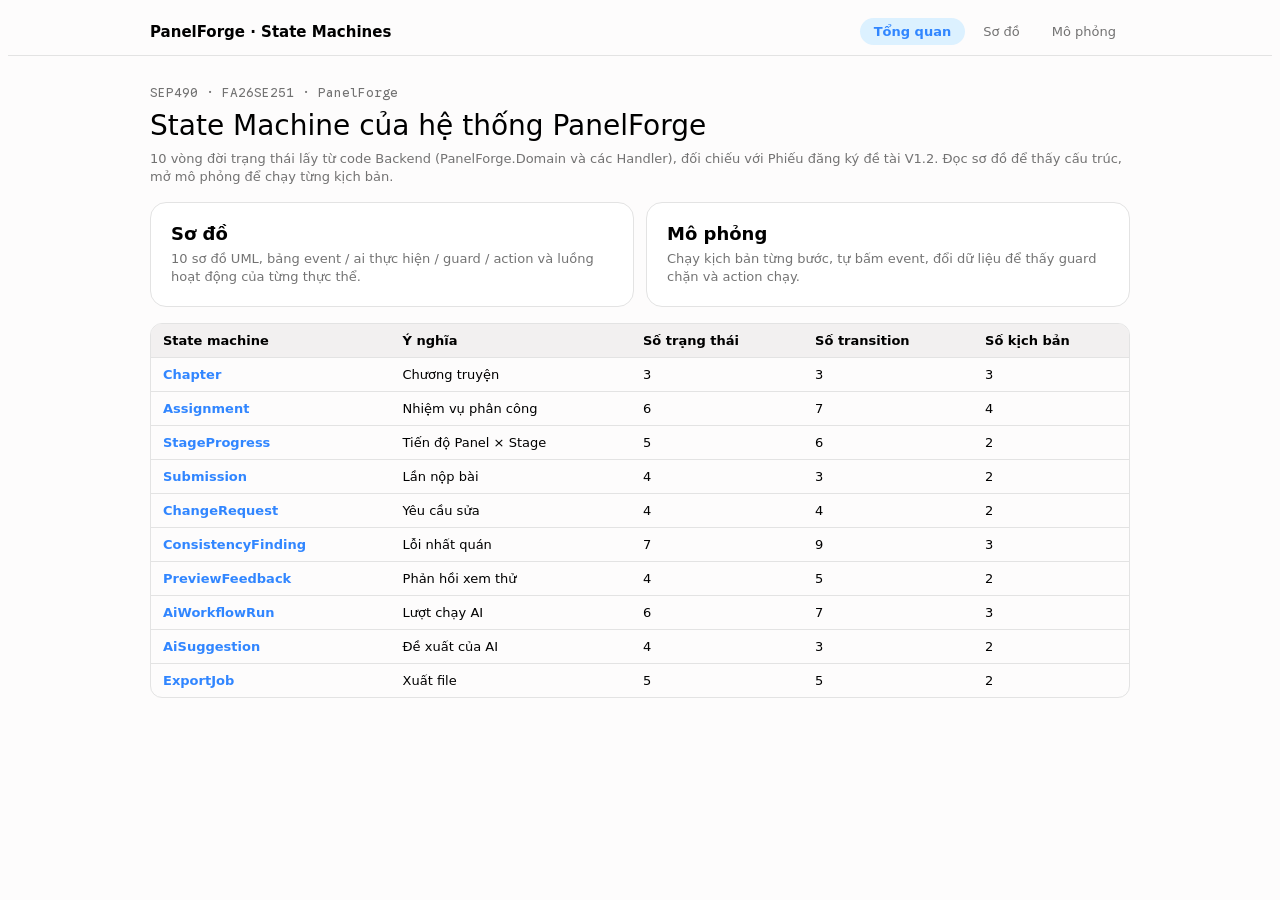
==== index.html @ bba7a61c "feat: PanelForge UML State Machine interactive diagrams and simulator" ====
<!doctype html>
<html lang="vi">
<head>
<meta charset="utf-8">
<meta name="viewport" content="width=device-width, initial-scale=1, viewport-fit=cover">
<title>PanelForge State Machines</title>
<link rel="stylesheet" href="https://fonts.googleapis.com/css2?family=Google+Sans+Flex:wght@300..700&family=Google+Sans+Code:wght@300..700&display=swap">
<link rel="stylesheet" href="state-machines.css">
<style>
  .entry { display: grid; grid-template-columns: repeat(auto-fit, minmax(260px, 1fr)); gap: 12px; }
  .entry a { display: flex; flex-direction: column; gap: 6px; padding: 20px; border-radius: 16px; background: var(--surface-bright); border: 1px solid var(--stroke-default); color: var(--on-surface); text-decoration: none; }
  .entry a:hover { border-color: var(--accent-fixed); }
  .entry b { font-size: 18px; font-weight: 600; }
  .list .table td:first-child a { color: var(--accent-fixed); text-decoration: none; font-weight: 600; }
</style>
</head>
<body>
<header class="topnav"><div class="in">
  <a class="brand" href="index.html">PanelForge · State Machines</a>
  <nav aria-label="Trang"><a href="index.html" aria-current="page">Tổng quan</a><a href="state-machine-diagrams.html">Sơ đồ</a><a href="state-machine-simulator.html">Mô phỏng</a></nav>
</div></header>

<div class="wrap">
  <div style="display:flex;flex-direction:column;gap:6px">
    <p class="body-s muted mono">SEP490 · FA26SE251 · PanelForge</p>
    <h1 class="headline">State Machine của hệ thống PanelForge</h1>
    <p class="body-s muted">10 vòng đời trạng thái lấy từ code Backend (PanelForge.Domain và các Handler), đối chiếu với Phiếu đăng ký đề tài V1.2. Đọc sơ đồ để thấy cấu trúc, mở mô phỏng để chạy từng kịch bản.</p>
  </div>

  <div class="entry">
    <a href="state-machine-diagrams.html"><b>Sơ đồ</b><span class="body-s muted">10 sơ đồ UML, bảng event / ai thực hiện / guard / action và luồng hoạt động của từng thực thể.</span></a>
    <a href="state-machine-simulator.html"><b>Mô phỏng</b><span class="body-s muted">Chạy kịch bản từng bước, tự bấm event, đổi dữ liệu để thấy guard chặn và action chạy.</span></a>
  </div>

  <div class="list">
    <div class="table-wrap"><table class="table">
      <thead><tr><th>State machine</th><th>Ý nghĩa</th><th>Số trạng thái</th><th>Số transition</th><th>Số kịch bản</th></tr></thead>
      <tbody id="rows"></tbody>
    </table></div>
  </div>
</div>

<script src="state-machines.js"></script>
<script>
const { MACHINES } = window.SM;
document.getElementById('rows').innerHTML = Object.entries(MACHINES).map(([k, m]) =>
  `<tr><td><a href="state-machine-simulator.html#${k}">${m.name}</a></td><td>${m.vi}</td>
   <td>${Object.keys(m.states).length}</td><td>${m.t.length}</td><td>${m.flows.length}</td></tr>`).join('');
</script>
</body>
</html>
---- state-machines.css ----
/* Token và component theo phong cách mẫu (Google Sans Flex, surface/accent, pill buttons) */
:root {
  --ff-sans: 'Google Sans Flex', 'Google Sans', 'Segoe UI', system-ui, sans-serif;
  --ff-mono: 'Google Sans Code', 'JetBrains Mono', ui-monospace, monospace;
  --surface: #fdfcfc; --surface-dim: #f2f0f0; --surface-bright: #ffffff; --surface-container: #f2f0f0; --surface-container-high: #e6e6e6;
  --on-surface: #000000; --on-surface-variant: rgba(0, 0, 0, 0.55); --on-surface-low: rgba(0, 0, 0, 0.08);
  --primary: #3186ff; --accent: #9dd2ff; --accent-container: #dcf1ff; --accent-fixed: #3186ff;
  --positive: #008052; --positive-container: #daf9d4; --error: #de2d29; --error-container: #ffdeec;
  --outline: #727676; --stroke-default: #e3e3e3;
}
@media (prefers-color-scheme: dark) { :root:not([data-theme="light"]) {
  --surface: #0f0f0f; --surface-dim: #141414; --surface-bright: #1c1c1c; --surface-container: #141414; --surface-container-high: #1c1c1c;
  --on-surface: #e0e0e0; --on-surface-variant: rgba(255, 255, 255, 0.55); --on-surface-low: rgba(255, 255, 255, 0.12);
  --primary: #9dd2ff; --accent: #1f3b9b; --accent-container: #192967; --accent-fixed: #3186ff;
  --positive: #0ebc5f; --positive-container: #002220; --error: #ff4c45; --error-container: #3c0202;
  --outline: #9a9b9c; --stroke-default: #2d2f38; color-scheme: dark } }
:root[data-theme="dark"] {
  --surface: #0f0f0f; --surface-dim: #141414; --surface-bright: #1c1c1c; --surface-container: #141414; --surface-container-high: #1c1c1c;
  --on-surface: #e0e0e0; --on-surface-variant: rgba(255, 255, 255, 0.55); --on-surface-low: rgba(255, 255, 255, 0.12);
  --primary: #9dd2ff; --accent: #1f3b9b; --accent-container: #192967; --accent-fixed: #3186ff;
  --positive: #0ebc5f; --positive-container: #002220; --error: #ff4c45; --error-container: #3c0202;
  --outline: #9a9b9c; --stroke-default: #2d2f38; color-scheme: dark }

body { background: var(--surface); color: var(--on-surface); font-family: var(--ff-sans); -webkit-font-smoothing: antialiased; }
.wrap { max-width: 980px; margin: 0 auto; padding-inline: 16px; padding-block: 28px 56px; display: flex; flex-direction: column; gap: 16px; }
.headline { margin: 0; font-size: 28px; line-height: 36px; font-weight: 450; text-wrap: balance; }
.headline-s { margin: 0; font-size: 20px; line-height: 26px; font-weight: 500; }
.body-s { margin: 0; font-size: 13px; line-height: 18px; }
.muted { color: var(--on-surface-variant); }
.mono { font-family: var(--ff-mono); }

button { appearance: none; display: inline-flex; align-items: center; justify-content: center; gap: 6px; min-height: 36px; padding: 6px 16px;
  font: 500 13px/18px var(--ff-sans); color: var(--on-surface); background: var(--surface-bright); border: 1px solid var(--stroke-default);
  border-radius: 999px; cursor: pointer; transition: background-color .15s, border-color .15s, color .15s; }
button:hover { background: var(--surface-container-high); }
button:focus-visible, input:focus-visible, select:focus-visible { outline: 2px solid var(--on-surface); outline-offset: 2px; }
.btn-accent { background: var(--accent); border-color: transparent; }
.btn-accent:hover { background: var(--accent-container); }
.btn-ghost { background: var(--on-surface-low); border-color: transparent; }
.btn-off { opacity: .55; }
button code { font-family: var(--ff-mono); font-size: 12px; opacity: .8; }

.chips { display: flex; flex-wrap: wrap; gap: 6px; }
.chip { min-height: 32px; padding: 0 14px; font-size: 13px; background: var(--surface-dim); border-color: transparent; }
.chip.is-active { background: var(--accent-container); color: var(--accent-fixed); font-weight: 600; }

.viewport { border-radius: 12px; background: var(--surface-dim); padding: 12px 0; overflow-x: auto; }
.viewport svg { width: 100%; height: auto; display: block; margin: 0 auto; min-width: 560px; }
svg text { user-select: none; stroke: none; }
.st-name { fill: var(--on-surface); font: 500 14px var(--ff-sans); }
.st-act { fill: var(--on-surface-variant); font: italic 11.5px var(--ff-mono); }
.st-key { fill: var(--on-surface-variant); font: 11.5px var(--ff-sans); }
.edge-label { fill: var(--on-surface-variant); font: italic 11.5px var(--ff-mono); }
.state-rect { stroke-width: 1.5px; transition: stroke .3s, fill .3s, filter .3s; }
.state-node.is-active .state-rect { stroke: var(--primary); fill: var(--accent-container); filter: drop-shadow(0 0 6px var(--primary)); }
.state-node.is-error .state-rect { stroke: var(--error); filter: drop-shadow(0 0 6px var(--error)); }
.transition-edge { transition: stroke .3s, stroke-width .3s; }
.transition-edge.is-active { stroke: var(--primary); stroke-width: 2.2px; stroke-dasharray: none; }
.transition-edge.is-error { stroke: var(--error); stroke-width: 2.2px; stroke-dasharray: none; }
.flow-particle { fill: var(--primary); opacity: 0; transition: opacity .2s; }
.flow-particle.is-animating { opacity: 1; }

.panel { padding: 12px 16px; background: var(--surface-bright); border: 1px solid var(--stroke-default); border-radius: 12px; display: flex; flex-direction: column; gap: 8px; min-width: 0; }
.deck { padding: 12px 16px; background: var(--surface-dim); border-radius: 12px; display: flex; flex-direction: column; gap: 12px; }
.badge { padding: 2px 10px; background: var(--surface-container); border-radius: 999px; font: 12px var(--ff-mono); }
.badge.ok { background: var(--positive-container); color: var(--positive); }
.badge.bad { background: var(--error-container); color: var(--error); }
.info-grid { display: grid; grid-template-columns: repeat(3, 1fr); gap: 8px; }
@media (max-width: 560px) { .info-grid { grid-template-columns: 1fr; } }
.info-item { display: flex; flex-direction: column; gap: 2px; padding: 6px 10px; background: var(--surface-dim); border-radius: 8px; min-width: 0; }
.info-item code { font: 14px var(--ff-mono); overflow-wrap: anywhere; }
.row { display: flex; flex-wrap: wrap; gap: 8px; align-items: center; }
.between { justify-content: space-between; }

.table { width: 100%; border-collapse: collapse; font-size: 13px; }
.table-wrap { overflow-x: auto; border: 1px solid var(--stroke-default); border-radius: 12px; }
.table th, .table td { text-align: left; padding: 9px 12px; border-bottom: 1px solid var(--stroke-default); vertical-align: top; }
.table th { background: var(--surface-container); font-weight: 600; }
.table tr:last-child td { border-bottom: 0; }
.table code { font-family: var(--ff-mono); font-size: 12px; }
.g { color: var(--error); } .a { color: var(--positive); }

/* Thanh điều hướng giữa các trang */
.topnav { position: sticky; top: env(safe-area-inset-top, 0px); z-index: 5; background: var(--surface); border-bottom: 1px solid var(--stroke-default); }
.topnav .in { max-width: 980px; margin: 0 auto; padding: 10px 16px; display: flex; flex-wrap: wrap; gap: 6px 16px; align-items: center; justify-content: space-between; }
.topnav .brand { font-weight: 600; font-size: 15px; color: var(--on-surface); text-decoration: none; }
.topnav nav { display: flex; gap: 4px; flex-wrap: wrap; }
.topnav nav a { padding: 6px 14px; border-radius: 999px; font-size: 13px; color: var(--on-surface-variant); text-decoration: none; }
.topnav nav a:hover { background: var(--surface-dim); color: var(--on-surface); }
.topnav nav a[aria-current="page"] { background: var(--accent-container); color: var(--accent-fixed); font-weight: 600; }
a:focus-visible { outline: 2px solid var(--on-surface); outline-offset: 2px; }

/* Kịch bản từng bước */
.steps { margin: 0; padding: 0; list-style: none; display: flex; flex-direction: column; gap: 6px; counter-reset: st; }
.steps li { counter-increment: st; display: grid; grid-template-columns: 28px 1fr; gap: 10px; padding: 8px 10px; border-radius: 10px; background: var(--surface-dim); font-size: 13px; line-height: 19px; min-width: 0; }
.steps li::before { content: counter(st); width: 24px; height: 24px; border-radius: 50%; display: grid; place-items: center; font: 600 12px var(--ff-mono); background: var(--surface-bright); border: 1px solid var(--stroke-default); }
.steps li.is-current { background: var(--accent-container); }
.steps li.is-done { opacity: .7; }
.steps li.ok::before { background: var(--positive-container); color: var(--positive); border-color: transparent; }
.steps li.bad::before { background: var(--error-container); color: var(--error); border-color: transparent; }
.steps .ev { font: 12px var(--ff-mono); }
.steps .res { font: 12px var(--ff-mono); }
.steps .res.ok { color: var(--positive); } .steps .res.bad { color: var(--error); }
.callout { padding: 10px 14px; border-radius: 10px; font-size: 13px; line-height: 19px; background: var(--error-container); color: var(--error); }
.narration { padding: 10px 14px; border-radius: 10px; background: var(--surface-bright); border: 1px solid var(--stroke-default); font-size: 14px; line-height: 21px; }
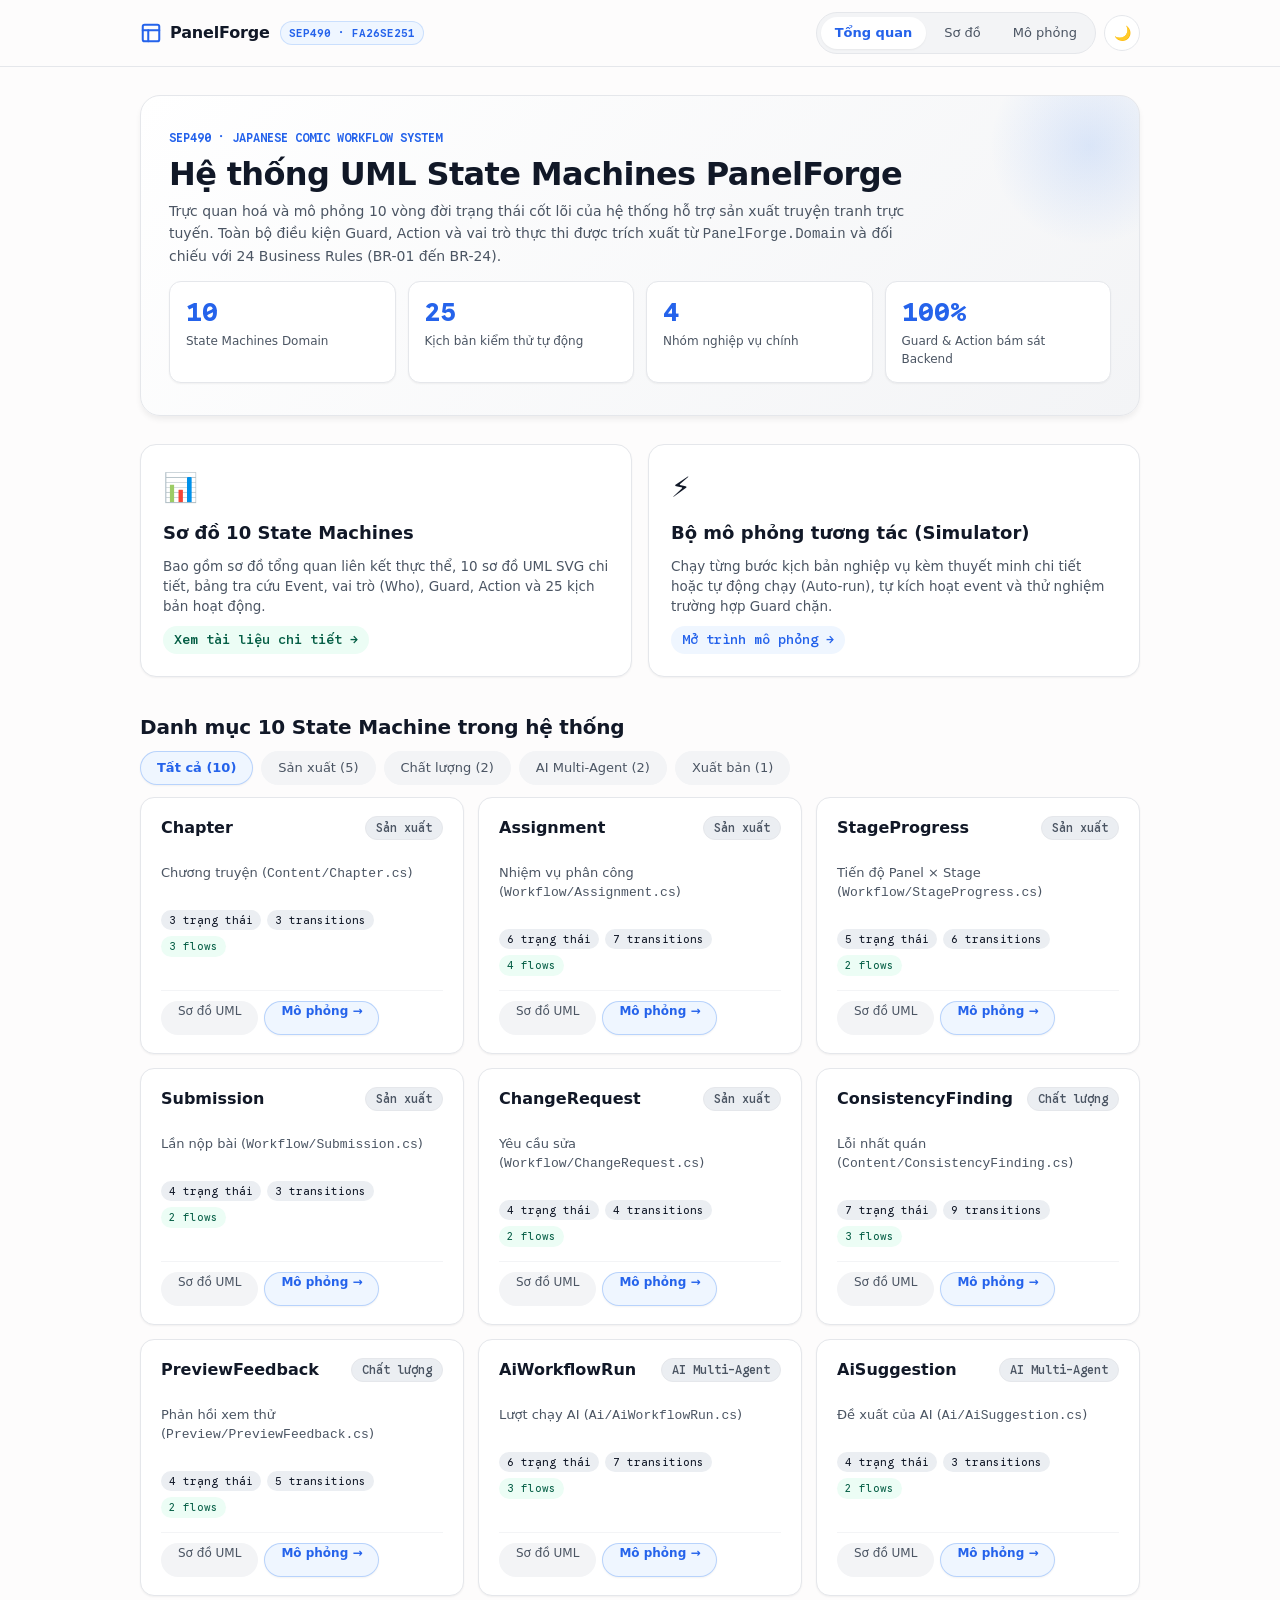
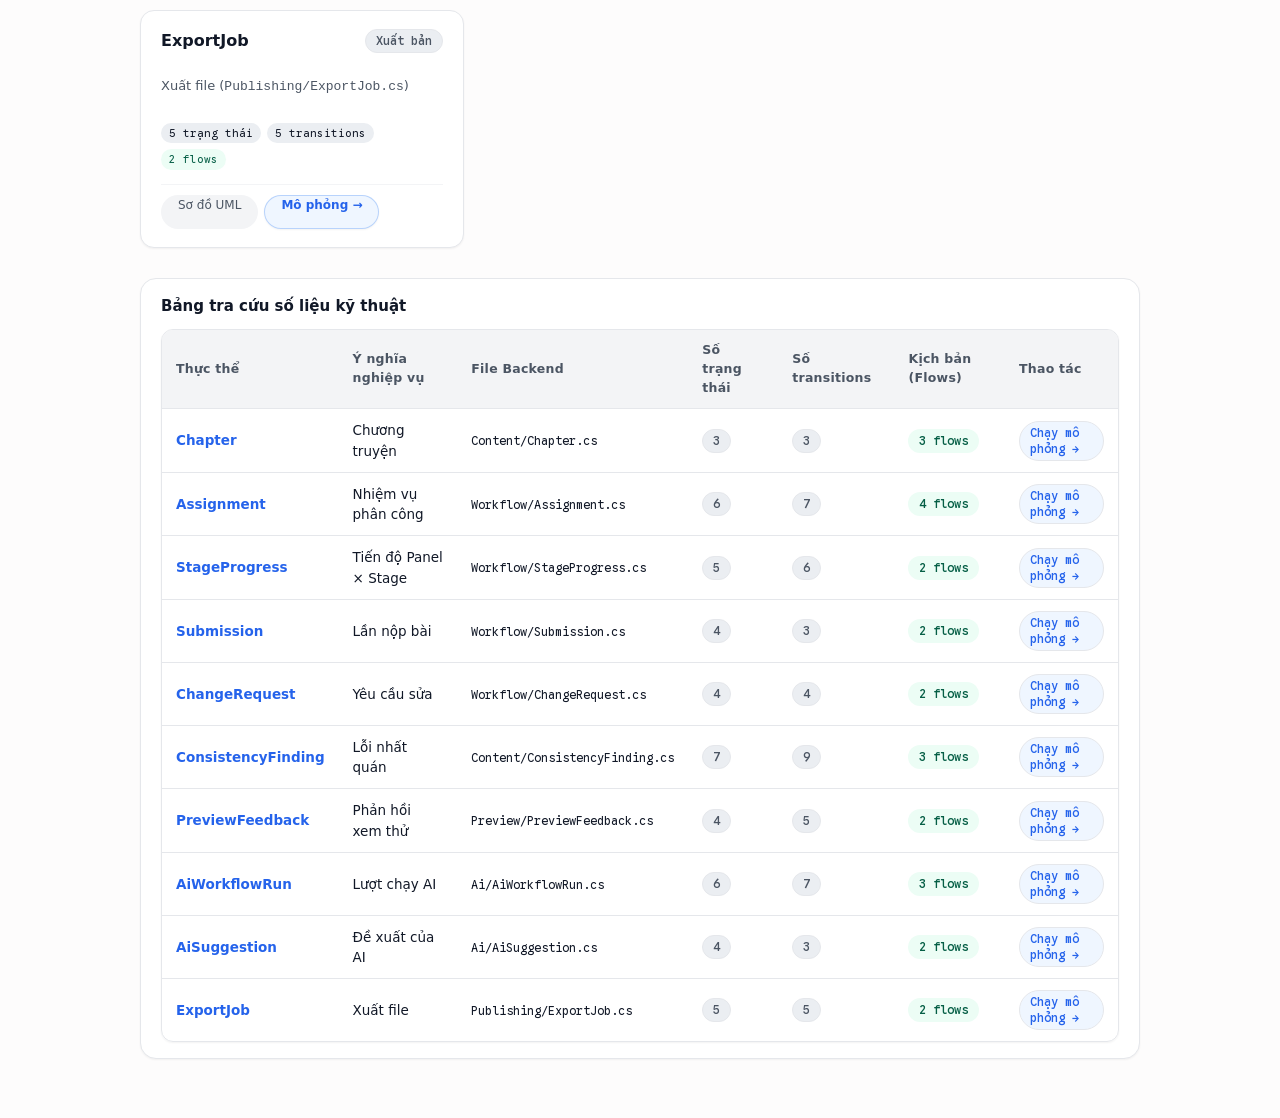
==== commit c713d8f6: "style: elevate UI with dark/light theme toggle, blueprint dot-grid canvas, role color coding and sce" ====
--- a/index.html
+++ b/index.html
@@ -3,49 +3,196 @@
 <head>
 <meta charset="utf-8">
 <meta name="viewport" content="width=device-width, initial-scale=1, viewport-fit=cover">
-<title>PanelForge State Machines</title>
+<title>PanelForge · UML State Machines & Simulator</title>
 <link rel="stylesheet" href="https://fonts.googleapis.com/css2?family=Google+Sans+Flex:wght@300..700&family=Google+Sans+Code:wght@300..700&display=swap">
 <link rel="stylesheet" href="state-machines.css">
 <style>
-  .entry { display: grid; grid-template-columns: repeat(auto-fit, minmax(260px, 1fr)); gap: 12px; }
-  .entry a { display: flex; flex-direction: column; gap: 6px; padding: 20px; border-radius: 16px; background: var(--surface-bright); border: 1px solid var(--stroke-default); color: var(--on-surface); text-decoration: none; }
-  .entry a:hover { border-color: var(--accent-fixed); }
-  .entry b { font-size: 18px; font-weight: 600; }
-  .list .table td:first-child a { color: var(--accent-fixed); text-decoration: none; font-weight: 600; }
+  .entry-grid { display: grid; grid-template-columns: repeat(auto-fit, minmax(280px, 1fr)); gap: 16px; margin: 8px 0; }
+  .entry-card { display: flex; flex-direction: column; gap: 10px; padding: 22px; border-radius: 16px; background: var(--surface-bright); border: 1px solid var(--stroke-default); color: var(--on-surface); text-decoration: none; transition: all .2s ease; box-shadow: var(--shadow-sm); }
+  .entry-card:hover { transform: translateY(-2px); border-color: var(--primary); box-shadow: var(--shadow-md); }
+  .entry-card .icon { font-size: 28px; }
+  .entry-card b { font-size: 18px; font-weight: 700; color: var(--on-surface); }
+  .entry-card span { font-size: 13.5px; line-height: 20px; color: var(--on-surface-variant); }
+  .m-badge-count { font-size: 11px; padding: 2px 8px; border-radius: 999px; background: var(--surface-container); font-family: var(--ff-mono); }
 </style>
 </head>
 <body>
-<header class="topnav"><div class="in">
-  <a class="brand" href="index.html">PanelForge · State Machines</a>
-  <nav aria-label="Trang"><a href="index.html" aria-current="page">Tổng quan</a><a href="state-machine-diagrams.html">Sơ đồ</a><a href="state-machine-simulator.html">Mô phỏng</a></nav>
-</div></header>
+<header class="topnav">
+  <div class="in">
+    <div class="brand-wrap">
+      <a class="brand" href="index.html">
+        <svg width="22" height="22" viewBox="0 0 24 24" fill="none" stroke="currentColor" stroke-width="2.2" stroke-linecap="round" stroke-linejoin="round" style="color:var(--primary)"><rect x="3" y="3" width="18" height="18" rx="2"/><path d="M3 9h18"/><path d="M9 21V9"/></svg>
+        PanelForge
+      </a>
+      <span class="brand-badge">SEP490 · FA26SE251</span>
+    </div>
+    <div class="actions">
+      <nav aria-label="Trang">
+        <a href="index.html" aria-current="page">Tổng quan</a>
+        <a href="state-machine-diagrams.html">Sơ đồ</a>
+        <a href="state-machine-simulator.html">Mô phỏng</a>
+      </nav>
+      <button class="btn-icon" id="theme-toggle" type="button" aria-label="Chuyển chế độ sáng tối">🌙</button>
+    </div>
+  </div>
+</header>
 
 <div class="wrap">
-  <div style="display:flex;flex-direction:column;gap:6px">
-    <p class="body-s muted mono">SEP490 · FA26SE251 · PanelForge</p>
-    <h1 class="headline">State Machine của hệ thống PanelForge</h1>
-    <p class="body-s muted">10 vòng đời trạng thái lấy từ code Backend (PanelForge.Domain và các Handler), đối chiếu với Phiếu đăng ký đề tài V1.2. Đọc sơ đồ để thấy cấu trúc, mở mô phỏng để chạy từng kịch bản.</p>
+  <!-- Hero Section -->
+  <section class="hero-card">
+    <div class="row between">
+      <div style="display:flex;flex-direction:column;gap:6px">
+        <p class="body-s muted mono" style="color:var(--primary);font-weight:600">SEP490 · JAPANESE COMIC WORKFLOW SYSTEM</p>
+        <h1 class="headline">Hệ thống UML State Machines PanelForge</h1>
+        <p class="body-s muted" style="max-width:760px;font-size:14px;line-height:22px">
+          Trực quan hoá và mô phỏng 10 vòng đời trạng thái cốt lõi của hệ thống hỗ trợ sản xuất truyện tranh trực tuyến. 
+          Toàn bộ điều kiện Guard, Action và vai trò thực thi được trích xuất từ <code>PanelForge.Domain</code> và đối chiếu với 24 Business Rules (BR-01 đến BR-24).
+        </p>
+      </div>
+    </div>
+
+    <!-- Quick Metrics -->
+    <div class="stats-grid">
+      <div class="stat-item"><span class="val">10</span><span class="lbl">State Machines Domain</span></div>
+      <div class="stat-item"><span class="val">25</span><span class="lbl">Kịch bản kiểm thử tự động</span></div>
+      <div class="stat-item"><span class="val">4</span><span class="lbl">Nhóm nghiệp vụ chính</span></div>
+      <div class="stat-item"><span class="val">100%</span><span class="lbl">Guard & Action bám sát Backend</span></div>
+    </div>
+  </section>
+
+  <!-- Quick Access Entry Cards -->
+  <div class="entry-grid">
+    <a class="entry-card" href="state-machine-diagrams.html">
+      <div class="icon">📊</div>
+      <b>Sơ đồ 10 State Machines</b>
+      <span>Bao gồm sơ đồ tổng quan liên kết thực thể, 10 sơ đồ UML SVG chi tiết, bảng tra cứu Event, vai trò (Who), Guard, Action và 25 kịch bản hoạt động.</span>
+      <div class="row" style="margin-top:auto"><span class="badge ok">Xem tài liệu chi tiết →</span></div>
+    </a>
+    <a class="entry-card" href="state-machine-simulator.html">
+      <div class="icon">⚡</div>
+      <b>Bộ mô phỏng tương tác (Simulator)</b>
+      <span>Chạy từng bước kịch bản nghiệp vụ kèm thuyết minh chi tiết hoặc tự động chạy (Auto-run), tự kích hoạt event và thử nghiệm trường hợp Guard chặn.</span>
+      <div class="row" style="margin-top:auto"><span class="badge ok" style="background:var(--accent-container);color:var(--accent-fixed)">Mở trình mô phỏng →</span></div>
+    </a>
   </div>
 
-  <div class="entry">
-    <a href="state-machine-diagrams.html"><b>Sơ đồ</b><span class="body-s muted">10 sơ đồ UML, bảng event / ai thực hiện / guard / action và luồng hoạt động của từng thực thể.</span></a>
-    <a href="state-machine-simulator.html"><b>Mô phỏng</b><span class="body-s muted">Chạy kịch bản từng bước, tự bấm event, đổi dữ liệu để thấy guard chặn và action chạy.</span></a>
+  <!-- Category Filter & Grid -->
+  <div style="display:flex;flex-direction:column;gap:12px;margin-top:8px">
+    <div class="row between">
+      <h2 class="headline-s">Danh mục 10 State Machine trong hệ thống</h2>
+      <div class="chips" id="filter-chips">
+        <button class="chip is-active" data-group="all" type="button">Tất cả (10)</button>
+        <button class="chip" data-group="prod" type="button">Sản xuất (5)</button>
+        <button class="chip" data-group="qa" type="button">Chất lượng (2)</button>
+        <button class="chip" data-group="ai" type="button">AI Multi-Agent (2)</button>
+        <button class="chip" data-group="pub" type="button">Xuất bản (1)</button>
+      </div>
+    </div>
+
+    <div class="machine-grid" id="m-grid"></div>
   </div>
 
-  <div class="list">
-    <div class="table-wrap"><table class="table">
-      <thead><tr><th>State machine</th><th>Ý nghĩa</th><th>Số trạng thái</th><th>Số transition</th><th>Số kịch bản</th></tr></thead>
-      <tbody id="rows"></tbody>
-    </table></div>
+  <!-- Summary Table -->
+  <div class="panel" style="margin-top:10px">
+    <span style="font-weight:600;font-size:15px">Bảng tra cứu số liệu kỹ thuật</span>
+    <div class="table-wrap">
+      <table class="table">
+        <thead>
+          <tr>
+            <th>Thực thể</th>
+            <th>Ý nghĩa nghiệp vụ</th>
+            <th>File Backend</th>
+            <th>Số trạng thái</th>
+            <th>Số transitions</th>
+            <th>Kịch bản (Flows)</th>
+            <th>Thao tác</th>
+          </tr>
+        </thead>
+        <tbody id="rows"></tbody>
+      </table>
+    </div>
   </div>
 </div>
 
 <script src="state-machines.js"></script>
 <script>
+// Theme Management
+const themeBtn = document.getElementById('theme-toggle');
+function applyTheme(th) {
+  document.documentElement.setAttribute('data-theme', th);
+  localStorage.setItem('sm_theme', th);
+  themeBtn.textContent = th === 'dark' ? '☀️' : '🌙';
+  themeBtn.title = th === 'dark' ? 'Chuyển sang giao diện Sáng' : 'Chuyển sang giao diện Tối';
+}
+const curTheme = localStorage.getItem('sm_theme') || (window.matchMedia('(prefers-color-scheme: dark)').matches ? 'dark' : 'light');
+applyTheme(curTheme);
+themeBtn.onclick = () => applyTheme(document.documentElement.getAttribute('data-theme') === 'dark' ? 'light' : 'dark');
+
+// Groups definition
 const { MACHINES } = window.SM;
-document.getElementById('rows').innerHTML = Object.entries(MACHINES).map(([k, m]) =>
-  `<tr><td><a href="state-machine-simulator.html#${k}">${m.name}</a></td><td>${m.vi}</td>
-   <td>${Object.keys(m.states).length}</td><td>${m.t.length}</td><td>${m.flows.length}</td></tr>`).join('');
+const GROUP_MAP = {
+  chapter: 'prod', assignment: 'prod', stage: 'prod', submission: 'prod', cr: 'prod',
+  finding: 'qa', feedback: 'qa',
+  airun: 'ai', aisug: 'ai',
+  export: 'pub'
+};
+
+const GROUP_LABELS = {
+  prod: 'Sản xuất', qa: 'Chất lượng', ai: 'AI Multi-Agent', pub: 'Xuất bản'
+};
+
+function renderCards(filter = 'all') {
+  const grid = document.getElementById('m-grid');
+  grid.innerHTML = '';
+  Object.entries(MACHINES).forEach(([k, m]) => {
+    const grp = GROUP_MAP[k];
+    if (filter !== 'all' && grp !== filter) return;
+    const card = document.createElement('div');
+    card.className = 'm-card';
+    card.innerHTML = `
+      <div class="m-card-header">
+        <span class="m-card-title">${m.name}</span>
+        <span class="badge">${GROUP_LABELS[grp]}</span>
+      </div>
+      <p class="m-card-desc">${m.vi} (<code>${m.file}</code>)</p>
+      <div class="row" style="gap:6px;font-size:12px;margin:4px 0">
+        <span class="m-badge-count">${Object.keys(m.states).length} trạng thái</span>
+        <span class="m-badge-count">${m.t.length} transitions</span>
+        <span class="m-badge-count" style="background:var(--positive-container);color:var(--positive-text)">${m.flows.length} flows</span>
+      </div>
+      <div class="m-card-footer">
+        <a class="chip" href="state-machine-diagrams.html#${k}" style="text-decoration:none;font-size:12px">Sơ đồ UML</a>
+        <a class="chip is-active" href="state-machine-simulator.html#${k}" style="text-decoration:none;font-size:12px">Mô phỏng →</a>
+      </div>
+    `;
+    grid.appendChild(card);
+  });
+}
+
+// Filter clicks
+document.querySelectorAll('#filter-chips button').forEach(b => {
+  b.onclick = () => {
+    document.querySelectorAll('#filter-chips button').forEach(x => x.classList.remove('is-active'));
+    b.classList.add('is-active');
+    renderCards(b.dataset.group);
+  };
+});
+renderCards();
+
+// Populate table
+document.getElementById('rows').innerHTML = Object.entries(MACHINES).map(([k, m]) => `
+  <tr>
+    <td><a href="state-machine-diagrams.html#${k}" style="color:var(--primary);font-weight:600;text-decoration:none">${m.name}</a></td>
+    <td>${m.vi}</td>
+    <td><code>${m.file}</code></td>
+    <td><span class="badge">${Object.keys(m.states).length}</span></td>
+    <td><span class="badge">${m.t.length}</span></td>
+    <td><span class="badge ok">${m.flows.length} flows</span></td>
+    <td>
+      <a href="state-machine-simulator.html#${k}" class="badge" style="background:var(--accent-container);color:var(--accent-fixed);text-decoration:none">Chạy mô phỏng →</a>
+    </td>
+  </tr>
+`).join('');
 </script>
 </body>
 </html>
--- a/state-machines.css
+++ b/state-machines.css
@@ -1,105 +1,987 @@
-/* Token và component theo phong cách mẫu (Google Sans Flex, surface/accent, pill buttons) */
+/* ==========================================================================
+   PanelForge UML State Machines - Design System Tokens & Modern UI Styles
+   SEP490 · FA26SE251 · Japanese Comic Production Pipeline
+   ========================================================================== */
+
 :root {
-  --ff-sans: 'Google Sans Flex', 'Google Sans', 'Segoe UI', system-ui, sans-serif;
-  --ff-mono: 'Google Sans Code', 'JetBrains Mono', ui-monospace, monospace;
-  --surface: #fdfcfc; --surface-dim: #f2f0f0; --surface-bright: #ffffff; --surface-container: #f2f0f0; --surface-container-high: #e6e6e6;
-  --on-surface: #000000; --on-surface-variant: rgba(0, 0, 0, 0.55); --on-surface-low: rgba(0, 0, 0, 0.08);
-  --primary: #3186ff; --accent: #9dd2ff; --accent-container: #dcf1ff; --accent-fixed: #3186ff;
-  --positive: #008052; --positive-container: #daf9d4; --error: #de2d29; --error-container: #ffdeec;
-  --outline: #727676; --stroke-default: #e3e3e3;
-}
-@media (prefers-color-scheme: dark) { :root:not([data-theme="light"]) {
-  --surface: #0f0f0f; --surface-dim: #141414; --surface-bright: #1c1c1c; --surface-container: #141414; --surface-container-high: #1c1c1c;
-  --on-surface: #e0e0e0; --on-surface-variant: rgba(255, 255, 255, 0.55); --on-surface-low: rgba(255, 255, 255, 0.12);
-  --primary: #9dd2ff; --accent: #1f3b9b; --accent-container: #192967; --accent-fixed: #3186ff;
-  --positive: #0ebc5f; --positive-container: #002220; --error: #ff4c45; --error-container: #3c0202;
-  --outline: #9a9b9c; --stroke-default: #2d2f38; color-scheme: dark } }
+  --ff-sans: 'Google Sans Flex', 'Google Sans', 'Segoe UI', system-ui, -apple-system, sans-serif;
+  --ff-mono: 'Google Sans Code', 'JetBrains Mono', 'Fira Code', ui-monospace, monospace;
+
+  /* Light Theme Palette */
+  --surface-rgb: 253, 252, 252;
+  --surface: #fdfcfc;
+  --surface-dim: #f3f4f6;
+  --surface-bright: #ffffff;
+  --surface-container: #ebeef2;
+  --surface-container-high: #e2e6eb;
+
+  --on-surface: #111827;
+  --on-surface-variant: #4b5563;
+  --on-surface-low: rgba(0, 0, 0, 0.05);
+
+  --primary: #2563eb;
+  --primary-hover: #1d4ed8;
+  --accent: #3b82f6;
+  --accent-container: #eff6ff;
+  --accent-fixed: #2563eb;
+
+  --positive: #059669;
+  --positive-container: #ecfdf5;
+  --positive-text: #065f46;
+  
+  --error: #dc2626;
+  --error-container: #fef2f2;
+  --error-text: #991b1b;
+
+  --warning: #d97706;
+  --warning-container: #fffbeb;
+
+  --outline: #9ca3af;
+  --stroke-default: #e5e7eb;
+  --stroke-subtle: #f3f4f6;
+
+  /* Role Badges Color Tokens */
+  --role-producer: #7c3aed;
+  --role-producer-bg: #f5f3ff;
+  --role-editor: #059669;
+  --role-editor-bg: #ecfdf5;
+  --role-artist: #d97706;
+  --role-artist-bg: #fffbeb;
+  --role-writer: #2563eb;
+  --role-writer-bg: #eff6ff;
+  --role-publisher: #e11d48;
+  --role-publisher-bg: #fff1f2;
+  --role-ai: #0284c7;
+  --role-ai-bg: #f0f9ff;
+
+  --shadow-sm: 0 1px 2px 0 rgba(0, 0, 0, 0.05);
+  --shadow-md: 0 4px 6px -1px rgba(0, 0, 0, 0.07), 0 2px 4px -2px rgba(0, 0, 0, 0.05);
+  --shadow-lg: 0 10px 15px -3px rgba(0, 0, 0, 0.08), 0 4px 6px -4px rgba(0, 0, 0, 0.04);
+  --shadow-glow: 0 0 15px rgba(37, 99, 235, 0.25);
+  --card-radius: 16px;
+}
+
+@media (prefers-color-scheme: dark) {
+  :root:not([data-theme="light"]) {
+    --surface-rgb: 15, 17, 23;
+    --surface: #0f1117;
+    --surface-dim: #161922;
+    --surface-bright: #1c202d;
+    --surface-container: #222634;
+    --surface-container-high: #2a3042;
+
+    --on-surface: #f3f4f6;
+    --on-surface-variant: #9ca3af;
+    --on-surface-low: rgba(255, 255, 255, 0.07);
+
+    --primary: #60a5fa;
+    --primary-hover: #93c5fd;
+    --accent: #3b82f6;
+    --accent-container: #1e293b;
+    --accent-fixed: #60a5fa;
+
+    --positive: #34d399;
+    --positive-container: #064e3b;
+    --positive-text: #a7f3d0;
+
+    --error: #f87171;
+    --error-container: #450a0a;
+    --error-text: #fecaca;
+
+    --warning: #fbbf24;
+    --warning-container: #451a03;
+
+    --outline: #4b5563;
+    --stroke-default: #2d3345;
+    --stroke-subtle: #1f2432;
+
+    --role-producer: #a78bfa;
+    --role-producer-bg: #2e1065;
+    --role-editor: #34d399;
+    --role-editor-bg: #064e3b;
+    --role-artist: #fbbf24;
+    --role-artist-bg: #451a03;
+    --role-writer: #60a5fa;
+    --role-writer-bg: #172554;
+    --role-publisher: #fb7185;
+    --role-publisher-bg: #4c0519;
+    --role-ai: #38bdf8;
+    --role-ai-bg: #082f49;
+
+    --shadow-sm: 0 1px 2px 0 rgba(0, 0, 0, 0.3);
+    --shadow-md: 0 4px 6px -1px rgba(0, 0, 0, 0.4);
+    --shadow-lg: 0 10px 15px -3px rgba(0, 0, 0, 0.5);
+    --shadow-glow: 0 0 20px rgba(96, 165, 250, 0.3);
+    color-scheme: dark;
+  }
+}
+
 :root[data-theme="dark"] {
-  --surface: #0f0f0f; --surface-dim: #141414; --surface-bright: #1c1c1c; --surface-container: #141414; --surface-container-high: #1c1c1c;
-  --on-surface: #e0e0e0; --on-surface-variant: rgba(255, 255, 255, 0.55); --on-surface-low: rgba(255, 255, 255, 0.12);
-  --primary: #9dd2ff; --accent: #1f3b9b; --accent-container: #192967; --accent-fixed: #3186ff;
-  --positive: #0ebc5f; --positive-container: #002220; --error: #ff4c45; --error-container: #3c0202;
-  --outline: #9a9b9c; --stroke-default: #2d2f38; color-scheme: dark }
-
-body { background: var(--surface); color: var(--on-surface); font-family: var(--ff-sans); -webkit-font-smoothing: antialiased; }
-.wrap { max-width: 980px; margin: 0 auto; padding-inline: 16px; padding-block: 28px 56px; display: flex; flex-direction: column; gap: 16px; }
-.headline { margin: 0; font-size: 28px; line-height: 36px; font-weight: 450; text-wrap: balance; }
-.headline-s { margin: 0; font-size: 20px; line-height: 26px; font-weight: 500; }
-.body-s { margin: 0; font-size: 13px; line-height: 18px; }
+  --surface-rgb: 15, 17, 23;
+  --surface: #0f1117;
+  --surface-dim: #161922;
+  --surface-bright: #1c202d;
+  --surface-container: #222634;
+  --surface-container-high: #2a3042;
+
+  --on-surface: #f3f4f6;
+  --on-surface-variant: #9ca3af;
+  --on-surface-low: rgba(255, 255, 255, 0.07);
+
+  --primary: #60a5fa;
+  --primary-hover: #93c5fd;
+  --accent: #3b82f6;
+  --accent-container: #1e293b;
+  --accent-fixed: #60a5fa;
+
+  --positive: #34d399;
+  --positive-container: #064e3b;
+  --positive-text: #a7f3d0;
+
+  --error: #f87171;
+  --error-container: #450a0a;
+  --error-text: #fecaca;
+
+  --warning: #fbbf24;
+  --warning-container: #451a03;
+
+  --outline: #4b5563;
+  --stroke-default: #2d3345;
+  --stroke-subtle: #1f2432;
+
+  --role-producer: #a78bfa;
+  --role-producer-bg: #2e1065;
+  --role-editor: #34d399;
+  --role-editor-bg: #064e3b;
+  --role-artist: #fbbf24;
+  --role-artist-bg: #451a03;
+  --role-writer: #60a5fa;
+  --role-writer-bg: #172554;
+  --role-publisher: #fb7185;
+  --role-publisher-bg: #4c0519;
+  --role-ai: #38bdf8;
+  --role-ai-bg: #082f49;
+
+  --shadow-sm: 0 1px 2px 0 rgba(0, 0, 0, 0.3);
+  --shadow-md: 0 4px 6px -1px rgba(0, 0, 0, 0.4);
+  --shadow-lg: 0 10px 15px -3px rgba(0, 0, 0, 0.5);
+  --shadow-glow: 0 0 20px rgba(96, 165, 250, 0.3);
+  color-scheme: dark;
+}
+
+:root[data-theme="light"] {
+  --surface-rgb: 253, 252, 252;
+  --surface: #fdfcfc;
+  --surface-dim: #f3f4f6;
+  --surface-bright: #ffffff;
+  --surface-container: #ebeef2;
+  --surface-container-high: #e2e6eb;
+
+  --on-surface: #111827;
+  --on-surface-variant: #4b5563;
+  --on-surface-low: rgba(0, 0, 0, 0.05);
+
+  --primary: #2563eb;
+  --primary-hover: #1d4ed8;
+  --accent: #3b82f6;
+  --accent-container: #eff6ff;
+  --accent-fixed: #2563eb;
+
+  --positive: #059669;
+  --positive-container: #ecfdf5;
+  --positive-text: #065f46;
+
+  --error: #dc2626;
+  --error-container: #fef2f2;
+  --error-text: #991b1b;
+
+  --warning: #d97706;
+  --warning-container: #fffbeb;
+
+  --outline: #9ca3af;
+  --stroke-default: #e5e7eb;
+  --stroke-subtle: #f3f4f6;
+
+  --role-producer: #7c3aed;
+  --role-producer-bg: #f5f3ff;
+  --role-editor: #059669;
+  --role-editor-bg: #ecfdf5;
+  --role-artist: #d97706;
+  --role-artist-bg: #fffbeb;
+  --role-writer: #2563eb;
+  --role-writer-bg: #eff6ff;
+  --role-publisher: #e11d48;
+  --role-publisher-bg: #fff1f2;
+  --role-ai: #0284c7;
+  --role-ai-bg: #f0f9ff;
+
+  --shadow-sm: 0 1px 2px 0 rgba(0, 0, 0, 0.05);
+  --shadow-md: 0 4px 6px -1px rgba(0, 0, 0, 0.07);
+  --shadow-lg: 0 10px 15px -3px rgba(0, 0, 0, 0.08);
+  --shadow-glow: 0 0 15px rgba(37, 99, 235, 0.25);
+  color-scheme: light;
+}
+
+/* Global Reset & Base */
+*, *::before, *::after { box-sizing: border-box; }
+body {
+  margin: 0;
+  background: var(--surface);
+  color: var(--on-surface);
+  font-family: var(--ff-sans);
+  line-height: 1.5;
+  -webkit-font-smoothing: antialiased;
+  -moz-osx-font-smoothing: grayscale;
+  transition: background-color .25s ease, color .25s ease;
+}
+
+.wrap {
+  max-width: 1040px;
+  margin: 0 auto;
+  padding-inline: 20px;
+  padding-block: 28px 64px;
+  display: flex;
+  flex-direction: column;
+  gap: 20px;
+}
+
+/* Typography */
+.headline {
+  margin: 0;
+  font-size: 32px;
+  line-height: 40px;
+  font-weight: 650;
+  letter-spacing: -0.02em;
+  color: var(--on-surface);
+}
+
+.headline-s {
+  margin: 0;
+  font-size: 20px;
+  line-height: 28px;
+  font-weight: 600;
+  letter-spacing: -0.01em;
+  color: var(--on-surface);
+}
+
+.body-s { margin: 0; font-size: 13.5px; line-height: 20px; }
 .muted { color: var(--on-surface-variant); }
-.mono { font-family: var(--ff-mono); }
-
-button { appearance: none; display: inline-flex; align-items: center; justify-content: center; gap: 6px; min-height: 36px; padding: 6px 16px;
-  font: 500 13px/18px var(--ff-sans); color: var(--on-surface); background: var(--surface-bright); border: 1px solid var(--stroke-default);
-  border-radius: 999px; cursor: pointer; transition: background-color .15s, border-color .15s, color .15s; }
-button:hover { background: var(--surface-container-high); }
-button:focus-visible, input:focus-visible, select:focus-visible { outline: 2px solid var(--on-surface); outline-offset: 2px; }
-.btn-accent { background: var(--accent); border-color: transparent; }
-.btn-accent:hover { background: var(--accent-container); }
-.btn-ghost { background: var(--on-surface-low); border-color: transparent; }
-.btn-off { opacity: .55; }
-button code { font-family: var(--ff-mono); font-size: 12px; opacity: .8; }
-
-.chips { display: flex; flex-wrap: wrap; gap: 6px; }
-.chip { min-height: 32px; padding: 0 14px; font-size: 13px; background: var(--surface-dim); border-color: transparent; }
-.chip.is-active { background: var(--accent-container); color: var(--accent-fixed); font-weight: 600; }
-
-.viewport { border-radius: 12px; background: var(--surface-dim); padding: 12px 0; overflow-x: auto; }
-.viewport svg { width: 100%; height: auto; display: block; margin: 0 auto; min-width: 560px; }
+.mono { font-family: var(--ff-mono); font-size: 12px; }
+
+/* Sticky Top Navigation Bar */
+.topnav {
+  position: sticky;
+  top: 0;
+  z-index: 100;
+  background: rgba(var(--surface-rgb), 0.85);
+  backdrop-filter: blur(16px);
+  -webkit-backdrop-filter: blur(16px);
+  border-bottom: 1px solid var(--stroke-default);
+  transition: border-color .25s;
+}
+
+.topnav .in {
+  max-width: 1040px;
+  margin: 0 auto;
+  padding: 12px 20px;
+  display: flex;
+  flex-wrap: wrap;
+  gap: 12px;
+  align-items: center;
+  justify-content: space-between;
+}
+
+.topnav .brand-wrap {
+  display: flex;
+  align-items: center;
+  gap: 10px;
+}
+
+.topnav .brand {
+  display: inline-flex;
+  align-items: center;
+  gap: 8px;
+  font-weight: 700;
+  font-size: 16px;
+  letter-spacing: -0.01em;
+  color: var(--on-surface);
+  text-decoration: none;
+}
+
+.topnav .brand-badge {
+  font-size: 11px;
+  font-weight: 600;
+  font-family: var(--ff-mono);
+  padding: 3px 8px;
+  border-radius: 999px;
+  background: var(--accent-container);
+  color: var(--accent-fixed);
+  border: 1px solid rgba(59, 130, 246, 0.2);
+}
+
+.topnav .actions {
+  display: flex;
+  align-items: center;
+  gap: 8px;
+}
+
+.topnav nav {
+  display: flex;
+  gap: 4px;
+  background: var(--surface-dim);
+  padding: 4px;
+  border-radius: 999px;
+  border: 1px solid var(--stroke-default);
+}
+
+.topnav nav a {
+  padding: 6px 14px;
+  border-radius: 999px;
+  font-size: 13px;
+  font-weight: 500;
+  color: var(--on-surface-variant);
+  text-decoration: none;
+  transition: all .15s ease;
+}
+
+.topnav nav a:hover {
+  color: var(--on-surface);
+  background: var(--surface-bright);
+}
+
+.topnav nav a[aria-current="page"] {
+  background: var(--surface-bright);
+  color: var(--primary);
+  font-weight: 600;
+  box-shadow: var(--shadow-sm);
+}
+
+/* Modern Theme Toggle Button */
+.btn-icon {
+  display: inline-flex;
+  align-items: center;
+  justify-content: center;
+  width: 36px;
+  height: 36px;
+  border-radius: 999px;
+  border: 1px solid var(--stroke-default);
+  background: var(--surface-bright);
+  color: var(--on-surface);
+  cursor: pointer;
+  transition: all .15s ease;
+  font-size: 14px;
+}
+
+.btn-icon:hover {
+  background: var(--surface-container-high);
+  border-color: var(--outline);
+}
+
+/* Buttons */
+button {
+  appearance: none;
+  display: inline-flex;
+  align-items: center;
+  justify-content: center;
+  gap: 6px;
+  min-height: 36px;
+  padding: 6px 16px;
+  font: 500 13px/18px var(--ff-sans);
+  color: var(--on-surface);
+  background: var(--surface-bright);
+  border: 1px solid var(--stroke-default);
+  border-radius: 999px;
+  cursor: pointer;
+  transition: all .15s ease;
+  user-select: none;
+}
+
+button:hover {
+  background: var(--surface-container-high);
+  border-color: var(--outline);
+  transform: translateY(-1px);
+}
+
+button:active {
+  transform: translateY(0);
+}
+
+button:focus-visible, input:focus-visible, select:focus-visible, a:focus-visible {
+  outline: 2px solid var(--primary);
+  outline-offset: 2px;
+}
+
+.btn-accent {
+  background: var(--primary);
+  color: #ffffff !important;
+  border-color: transparent;
+  box-shadow: 0 2px 8px rgba(37, 99, 235, 0.25);
+  font-weight: 600;
+}
+
+.btn-accent:hover {
+  background: var(--primary-hover);
+  border-color: transparent;
+  box-shadow: 0 4px 12px rgba(37, 99, 235, 0.35);
+}
+
+.btn-ghost {
+  background: var(--surface-dim);
+  border-color: transparent;
+  color: var(--on-surface-variant);
+}
+
+.btn-ghost:hover {
+  background: var(--surface-container);
+  color: var(--on-surface);
+}
+
+.btn-off {
+  opacity: .5;
+  background: var(--surface-dim);
+  border-color: var(--stroke-default);
+}
+
+.btn-off:hover {
+  opacity: .75;
+}
+
+button code {
+  font-family: var(--ff-mono);
+  font-size: 11.5px;
+  opacity: .85;
+}
+
+/* Chips & Pills */
+.chips {
+  display: flex;
+  flex-wrap: wrap;
+  gap: 8px;
+}
+
+.chip {
+  min-height: 34px;
+  padding: 0 16px;
+  font-size: 13px;
+  font-weight: 500;
+  background: var(--surface-dim);
+  color: var(--on-surface-variant);
+  border: 1px solid transparent;
+  border-radius: 999px;
+  cursor: pointer;
+  transition: all .15s ease;
+}
+
+.chip:hover {
+  background: var(--surface-container);
+  color: var(--on-surface);
+  border-color: var(--stroke-default);
+}
+
+.chip.is-active {
+  background: var(--accent-container);
+  color: var(--accent-fixed);
+  border-color: rgba(59, 130, 246, 0.3);
+  font-weight: 600;
+  box-shadow: var(--shadow-sm);
+}
+
+/* Badges */
+.badge {
+  display: inline-flex;
+  align-items: center;
+  padding: 3px 10px;
+  background: var(--surface-container);
+  color: var(--on-surface-variant);
+  border-radius: 999px;
+  font: 500 12px/16px var(--ff-mono);
+  border: 1px solid var(--stroke-default);
+}
+
+.badge.ok {
+  background: var(--positive-container);
+  color: var(--positive-text);
+  border-color: transparent;
+}
+
+.badge.bad {
+  background: var(--error-container);
+  color: var(--error-text);
+  border-color: transparent;
+}
+
+/* Role Badges */
+.badge-role {
+  display: inline-flex;
+  align-items: center;
+  gap: 4px;
+  padding: 2px 9px;
+  border-radius: 999px;
+  font: 600 11.5px/16px var(--ff-sans);
+}
+
+.role-producer { background: var(--role-producer-bg); color: var(--role-producer); }
+.role-editor   { background: var(--role-editor-bg);   color: var(--role-editor); }
+.role-artist   { background: var(--role-artist-bg);   color: var(--role-artist); }
+.role-writer   { background: var(--role-writer-bg);   color: var(--role-writer); }
+.role-publisher{ background: var(--role-publisher-bg);color: var(--role-publisher); }
+.role-ai       { background: var(--role-ai-bg);       color: var(--role-ai); }
+
+/* SVG Viewport Canvas with Modern Blueprint Grid */
+.viewport {
+  position: relative;
+  border-radius: var(--card-radius);
+  background-color: var(--surface-dim);
+  background-image: radial-gradient(var(--outline) 1px, transparent 1px);
+  background-size: 18px 18px;
+  background-position: -9px -9px;
+  border: 1px solid var(--stroke-default);
+  padding: 20px 12px;
+  overflow-x: auto;
+  box-shadow: inset 0 2px 6px rgba(0, 0, 0, 0.04);
+}
+
+.viewport svg {
+  width: 100%;
+  height: auto;
+  display: block;
+  margin: 0 auto;
+  min-width: 580px;
+}
+
 svg text { user-select: none; stroke: none; }
-.st-name { fill: var(--on-surface); font: 500 14px var(--ff-sans); }
+.st-name { fill: var(--on-surface); font: 600 14px var(--ff-sans); }
 .st-act { fill: var(--on-surface-variant); font: italic 11.5px var(--ff-mono); }
-.st-key { fill: var(--on-surface-variant); font: 11.5px var(--ff-sans); }
+.st-key { fill: var(--on-surface-variant); font: 500 11.5px var(--ff-sans); opacity: .7; }
 .edge-label { fill: var(--on-surface-variant); font: italic 11.5px var(--ff-mono); }
-.state-rect { stroke-width: 1.5px; transition: stroke .3s, fill .3s, filter .3s; }
-.state-node.is-active .state-rect { stroke: var(--primary); fill: var(--accent-container); filter: drop-shadow(0 0 6px var(--primary)); }
-.state-node.is-error .state-rect { stroke: var(--error); filter: drop-shadow(0 0 6px var(--error)); }
-.transition-edge { transition: stroke .3s, stroke-width .3s; }
-.transition-edge.is-active { stroke: var(--primary); stroke-width: 2.2px; stroke-dasharray: none; }
-.transition-edge.is-error { stroke: var(--error); stroke-width: 2.2px; stroke-dasharray: none; }
-.flow-particle { fill: var(--primary); opacity: 0; transition: opacity .2s; }
+
+.state-rect {
+  stroke-width: 1.5px;
+  transition: stroke .25s, fill .25s, filter .25s;
+}
+
+.state-node.is-active .state-rect {
+  stroke: var(--primary);
+  fill: var(--accent-container);
+  filter: drop-shadow(0 0 10px var(--primary));
+}
+
+.state-node.is-error .state-rect {
+  stroke: var(--error);
+  filter: drop-shadow(0 0 8px var(--error));
+}
+
+.transition-edge {
+  transition: stroke .25s, stroke-width .25s;
+}
+
+.transition-edge.is-active {
+  stroke: var(--primary);
+  stroke-width: 2.5px;
+  stroke-dasharray: none;
+}
+
+.transition-edge.is-error {
+  stroke: var(--error);
+  stroke-width: 2.5px;
+  stroke-dasharray: none;
+}
+
+.flow-particle {
+  fill: var(--primary);
+  opacity: 0;
+  transition: opacity .2s;
+  filter: drop-shadow(0 0 4px var(--primary));
+}
+
 .flow-particle.is-animating { opacity: 1; }
 
-.panel { padding: 12px 16px; background: var(--surface-bright); border: 1px solid var(--stroke-default); border-radius: 12px; display: flex; flex-direction: column; gap: 8px; min-width: 0; }
-.deck { padding: 12px 16px; background: var(--surface-dim); border-radius: 12px; display: flex; flex-direction: column; gap: 12px; }
-.badge { padding: 2px 10px; background: var(--surface-container); border-radius: 999px; font: 12px var(--ff-mono); }
-.badge.ok { background: var(--positive-container); color: var(--positive); }
-.badge.bad { background: var(--error-container); color: var(--error); }
-.info-grid { display: grid; grid-template-columns: repeat(3, 1fr); gap: 8px; }
-@media (max-width: 560px) { .info-grid { grid-template-columns: 1fr; } }
-.info-item { display: flex; flex-direction: column; gap: 2px; padding: 6px 10px; background: var(--surface-dim); border-radius: 8px; min-width: 0; }
-.info-item code { font: 14px var(--ff-mono); overflow-wrap: anywhere; }
-.row { display: flex; flex-wrap: wrap; gap: 8px; align-items: center; }
+/* Panels & Cards */
+.panel {
+  padding: 16px 20px;
+  background: var(--surface-bright);
+  border: 1px solid var(--stroke-default);
+  border-radius: var(--card-radius);
+  display: flex;
+  flex-direction: column;
+  gap: 12px;
+  box-shadow: var(--shadow-sm);
+}
+
+.deck {
+  padding: 16px 20px;
+  background: var(--surface-dim);
+  border: 1px solid var(--stroke-default);
+  border-radius: var(--card-radius);
+  display: flex;
+  flex-direction: column;
+  gap: 14px;
+}
+
+.card {
+  display: flex;
+  flex-direction: column;
+  gap: 16px;
+  padding: 24px;
+  background: var(--surface-bright);
+  border: 1px solid var(--stroke-default);
+  border-radius: var(--card-radius);
+  box-shadow: var(--shadow-sm);
+  scroll-margin-top: 80px;
+  transition: transform .2s ease, box-shadow .2s ease, border-color .2s ease;
+}
+
+.card:hover {
+  box-shadow: var(--shadow-md);
+  border-color: var(--outline);
+}
+
+.group-title {
+  margin: 28px 0 8px;
+  font-size: 13px;
+  letter-spacing: .08em;
+  text-transform: uppercase;
+  color: var(--primary);
+  font-weight: 700;
+  display: flex;
+  align-items: center;
+  gap: 8px;
+}
+
+.group-title::after {
+  content: '';
+  flex: 1;
+  height: 1px;
+  background: var(--stroke-default);
+}
+
+/* Info Grid */
+.info-grid {
+  display: grid;
+  grid-template-columns: repeat(3, 1fr);
+  gap: 10px;
+}
+
+.info-grid.four {
+  grid-template-columns: repeat(4, 1fr);
+}
+
+@media (max-width: 760px) {
+  .info-grid.four { grid-template-columns: 1fr 1fr; }
+}
+
+@media (max-width: 500px) {
+  .info-grid, .info-grid.four { grid-template-columns: 1fr; }
+}
+
+.info-item {
+  display: flex;
+  flex-direction: column;
+  gap: 4px;
+  padding: 10px 14px;
+  background: var(--surface-dim);
+  border-radius: 10px;
+  border: 1px solid var(--stroke-subtle);
+}
+
+.info-item code {
+  font: 600 13px/18px var(--ff-mono);
+  overflow-wrap: anywhere;
+  color: var(--on-surface);
+}
+
+.row {
+  display: flex;
+  flex-wrap: wrap;
+  gap: 10px;
+  align-items: center;
+}
+
 .between { justify-content: space-between; }
 
-.table { width: 100%; border-collapse: collapse; font-size: 13px; }
-.table-wrap { overflow-x: auto; border: 1px solid var(--stroke-default); border-radius: 12px; }
-.table th, .table td { text-align: left; padding: 9px 12px; border-bottom: 1px solid var(--stroke-default); vertical-align: top; }
-.table th { background: var(--surface-container); font-weight: 600; }
+/* Tables */
+.table-wrap {
+  overflow-x: auto;
+  border: 1px solid var(--stroke-default);
+  border-radius: 12px;
+  box-shadow: var(--shadow-sm);
+}
+
+.table {
+  width: 100%;
+  border-collapse: collapse;
+  font-size: 13.5px;
+}
+
+.table th, .table td {
+  text-align: left;
+  padding: 11px 14px;
+  border-bottom: 1px solid var(--stroke-default);
+  vertical-align: middle;
+}
+
+.table th {
+  background: var(--surface-dim);
+  color: var(--on-surface-variant);
+  font-weight: 600;
+  font-size: 12.5px;
+  letter-spacing: .02em;
+}
+
+.table tbody tr {
+  transition: background-color .15s ease;
+}
+
+.table tbody tr:hover {
+  background: var(--surface-dim);
+}
+
 .table tr:last-child td { border-bottom: 0; }
 .table code { font-family: var(--ff-mono); font-size: 12px; }
-.g { color: var(--error); } .a { color: var(--positive); }
-
-/* Thanh điều hướng giữa các trang */
-.topnav { position: sticky; top: env(safe-area-inset-top, 0px); z-index: 5; background: var(--surface); border-bottom: 1px solid var(--stroke-default); }
-.topnav .in { max-width: 980px; margin: 0 auto; padding: 10px 16px; display: flex; flex-wrap: wrap; gap: 6px 16px; align-items: center; justify-content: space-between; }
-.topnav .brand { font-weight: 600; font-size: 15px; color: var(--on-surface); text-decoration: none; }
-.topnav nav { display: flex; gap: 4px; flex-wrap: wrap; }
-.topnav nav a { padding: 6px 14px; border-radius: 999px; font-size: 13px; color: var(--on-surface-variant); text-decoration: none; }
-.topnav nav a:hover { background: var(--surface-dim); color: var(--on-surface); }
-.topnav nav a[aria-current="page"] { background: var(--accent-container); color: var(--accent-fixed); font-weight: 600; }
-a:focus-visible { outline: 2px solid var(--on-surface); outline-offset: 2px; }
-
-/* Kịch bản từng bước */
-.steps { margin: 0; padding: 0; list-style: none; display: flex; flex-direction: column; gap: 6px; counter-reset: st; }
-.steps li { counter-increment: st; display: grid; grid-template-columns: 28px 1fr; gap: 10px; padding: 8px 10px; border-radius: 10px; background: var(--surface-dim); font-size: 13px; line-height: 19px; min-width: 0; }
-.steps li::before { content: counter(st); width: 24px; height: 24px; border-radius: 50%; display: grid; place-items: center; font: 600 12px var(--ff-mono); background: var(--surface-bright); border: 1px solid var(--stroke-default); }
-.steps li.is-current { background: var(--accent-container); }
-.steps li.is-done { opacity: .7; }
-.steps li.ok::before { background: var(--positive-container); color: var(--positive); border-color: transparent; }
-.steps li.bad::before { background: var(--error-container); color: var(--error); border-color: transparent; }
-.steps .ev { font: 12px var(--ff-mono); }
-.steps .res { font: 12px var(--ff-mono); }
-.steps .res.ok { color: var(--positive); } .steps .res.bad { color: var(--error); }
-.callout { padding: 10px 14px; border-radius: 10px; font-size: 13px; line-height: 19px; background: var(--error-container); color: var(--error); }
-.narration { padding: 10px 14px; border-radius: 10px; background: var(--surface-bright); border: 1px solid var(--stroke-default); font-size: 14px; line-height: 21px; }
+.g { color: var(--error); font-weight: 500; }
+.a { color: var(--positive); font-weight: 500; }
+
+/* Step List (Interactive Flows) */
+.steps {
+  margin: 0;
+  padding: 0;
+  list-style: none;
+  display: flex;
+  flex-direction: column;
+  gap: 8px;
+  counter-reset: st;
+}
+
+.steps li {
+  counter-increment: st;
+  display: grid;
+  grid-template-columns: 30px 1fr;
+  gap: 12px;
+  padding: 10px 14px;
+  border-radius: 12px;
+  background: var(--surface-dim);
+  border: 1px solid var(--stroke-subtle);
+  font-size: 13.5px;
+  line-height: 20px;
+  transition: all .2s ease;
+}
+
+.steps li::before {
+  content: counter(st);
+  width: 26px;
+  height: 26px;
+  border-radius: 50%;
+  display: grid;
+  place-items: center;
+  font: 600 12px var(--ff-mono);
+  background: var(--surface-bright);
+  border: 1px solid var(--stroke-default);
+  color: var(--on-surface-variant);
+}
+
+.steps li.is-current {
+  background: var(--accent-container);
+  border-color: var(--accent-fixed);
+  box-shadow: 0 0 0 1px var(--accent-fixed);
+}
+
+.steps li.is-current::before {
+  background: var(--primary);
+  color: #ffffff;
+  border-color: transparent;
+}
+
+.steps li.is-done { opacity: .75; }
+
+.steps li.ok::before {
+  background: var(--positive);
+  color: #ffffff;
+  border-color: transparent;
+}
+
+.steps li.bad::before {
+  background: var(--error);
+  color: #ffffff;
+  border-color: transparent;
+}
+
+.steps .ev { font: 600 12px var(--ff-mono); color: var(--primary); }
+.steps .res { font: 600 12px var(--ff-mono); margin-top: 2px; display: inline-block; }
+.steps .res.ok { color: var(--positive); }
+.steps .res.bad { color: var(--error); }
+
+.callout {
+  padding: 12px 16px;
+  border-radius: 10px;
+  font-size: 13px;
+  line-height: 20px;
+  background: var(--error-container);
+  color: var(--error-text);
+  border-left: 4px solid var(--error);
+}
+
+.narration {
+  padding: 12px 16px;
+  border-radius: 10px;
+  background: var(--surface-bright);
+  border: 1px solid var(--stroke-default);
+  font-size: 14px;
+  line-height: 22px;
+  box-shadow: var(--shadow-sm);
+  border-left: 4px solid var(--primary);
+}
+
+/* Hero Section & Stats Grid for Hub (index.html) */
+.hero-card {
+  padding: 32px 28px;
+  border-radius: 20px;
+  background: linear-gradient(135deg, var(--surface-bright) 0%, var(--surface-dim) 100%);
+  border: 1px solid var(--stroke-default);
+  box-shadow: var(--shadow-md);
+  display: flex;
+  flex-direction: column;
+  gap: 14px;
+  position: relative;
+  overflow: hidden;
+}
+
+.hero-card::after {
+  content: '';
+  position: absolute;
+  top: -50px;
+  right: -50px;
+  width: 200px;
+  height: 200px;
+  background: radial-gradient(circle, rgba(59, 130, 246, 0.15) 0%, transparent 70%);
+  border-radius: 50%;
+  pointer-events: none;
+}
+
+.stats-grid {
+  display: grid;
+  grid-template-columns: repeat(4, 1fr);
+  gap: 12px;
+}
+
+@media (max-width: 720px) {
+  .stats-grid { grid-template-columns: 1fr 1fr; }
+}
+
+.stat-item {
+  padding: 14px 16px;
+  border-radius: 12px;
+  background: var(--surface-bright);
+  border: 1px solid var(--stroke-default);
+  display: flex;
+  flex-direction: column;
+  gap: 4px;
+  box-shadow: var(--shadow-sm);
+}
+
+.stat-item .val {
+  font-size: 26px;
+  line-height: 32px;
+  font-weight: 700;
+  color: var(--primary);
+  font-family: var(--ff-mono);
+}
+
+.stat-item .lbl {
+  font-size: 12px;
+  color: var(--on-surface-variant);
+  font-weight: 500;
+}
+
+/* Machine Catalog Cards (index.html) */
+.machine-grid {
+  display: grid;
+  grid-template-columns: repeat(auto-fill, minmax(300px, 1fr));
+  gap: 14px;
+}
+
+.m-card {
+  padding: 18px 20px;
+  border-radius: 14px;
+  background: var(--surface-bright);
+  border: 1px solid var(--stroke-default);
+  box-shadow: var(--shadow-sm);
+  display: flex;
+  flex-direction: column;
+  gap: 10px;
+  transition: all .2s ease;
+  text-decoration: none;
+  color: inherit;
+}
+
+.m-card:hover {
+  transform: translateY(-2px);
+  box-shadow: var(--shadow-md);
+  border-color: var(--primary);
+}
+
+.m-card-header {
+  display: flex;
+  align-items: center;
+  justify-content: space-between;
+}
+
+.m-card-title {
+  font-size: 16px;
+  font-weight: 600;
+  color: var(--on-surface);
+}
+
+.m-card-desc {
+  font-size: 13px;
+  color: var(--on-surface-variant);
+  line-height: 19px;
+}
+
+.m-card-footer {
+  display: flex;
+  gap: 6px;
+  margin-top: auto;
+  padding-top: 10px;
+  border-top: 1px solid var(--stroke-subtle);
+}
+
+/* Pulse Glow Status Animation */
+@keyframes pulseGlow {
+  0%, 100% { opacity: 1; transform: scale(1); }
+  50% { opacity: 0.5; transform: scale(1.15); }
+}
+
+.pulse-dot {
+  width: 9px;
+  height: 9px;
+  border-radius: 50%;
+  background: var(--positive);
+  display: inline-block;
+  box-shadow: 0 0 8px var(--positive);
+  animation: pulseGlow 2s infinite ease-in-out;
+}
+
+/* Terminal Console Log (Simulator) */
+.log-terminal {
+  background: #0d1117 !important;
+  color: #c9d1d9 !important;
+  border: 1px solid #30363d !important;
+  border-radius: 12px;
+  font-family: var(--ff-mono);
+  font-size: 12px;
+  padding: 12px;
+  max-height: 240px;
+  overflow-y: auto;
+  display: flex;
+  flex-direction: column;
+  gap: 4px;
+}
+
+.log-terminal div {
+  padding: 4px 8px;
+  border-left: 3px solid #30363d;
+}
+
+.log-terminal .ok { border-color: #38bdf8; color: #7dd3fc; }
+.log-terminal .bad { border-color: #f87171; color: #fca5a5; }
+.log-terminal .act { border-color: #34d399; color: #6ee7b7; }
